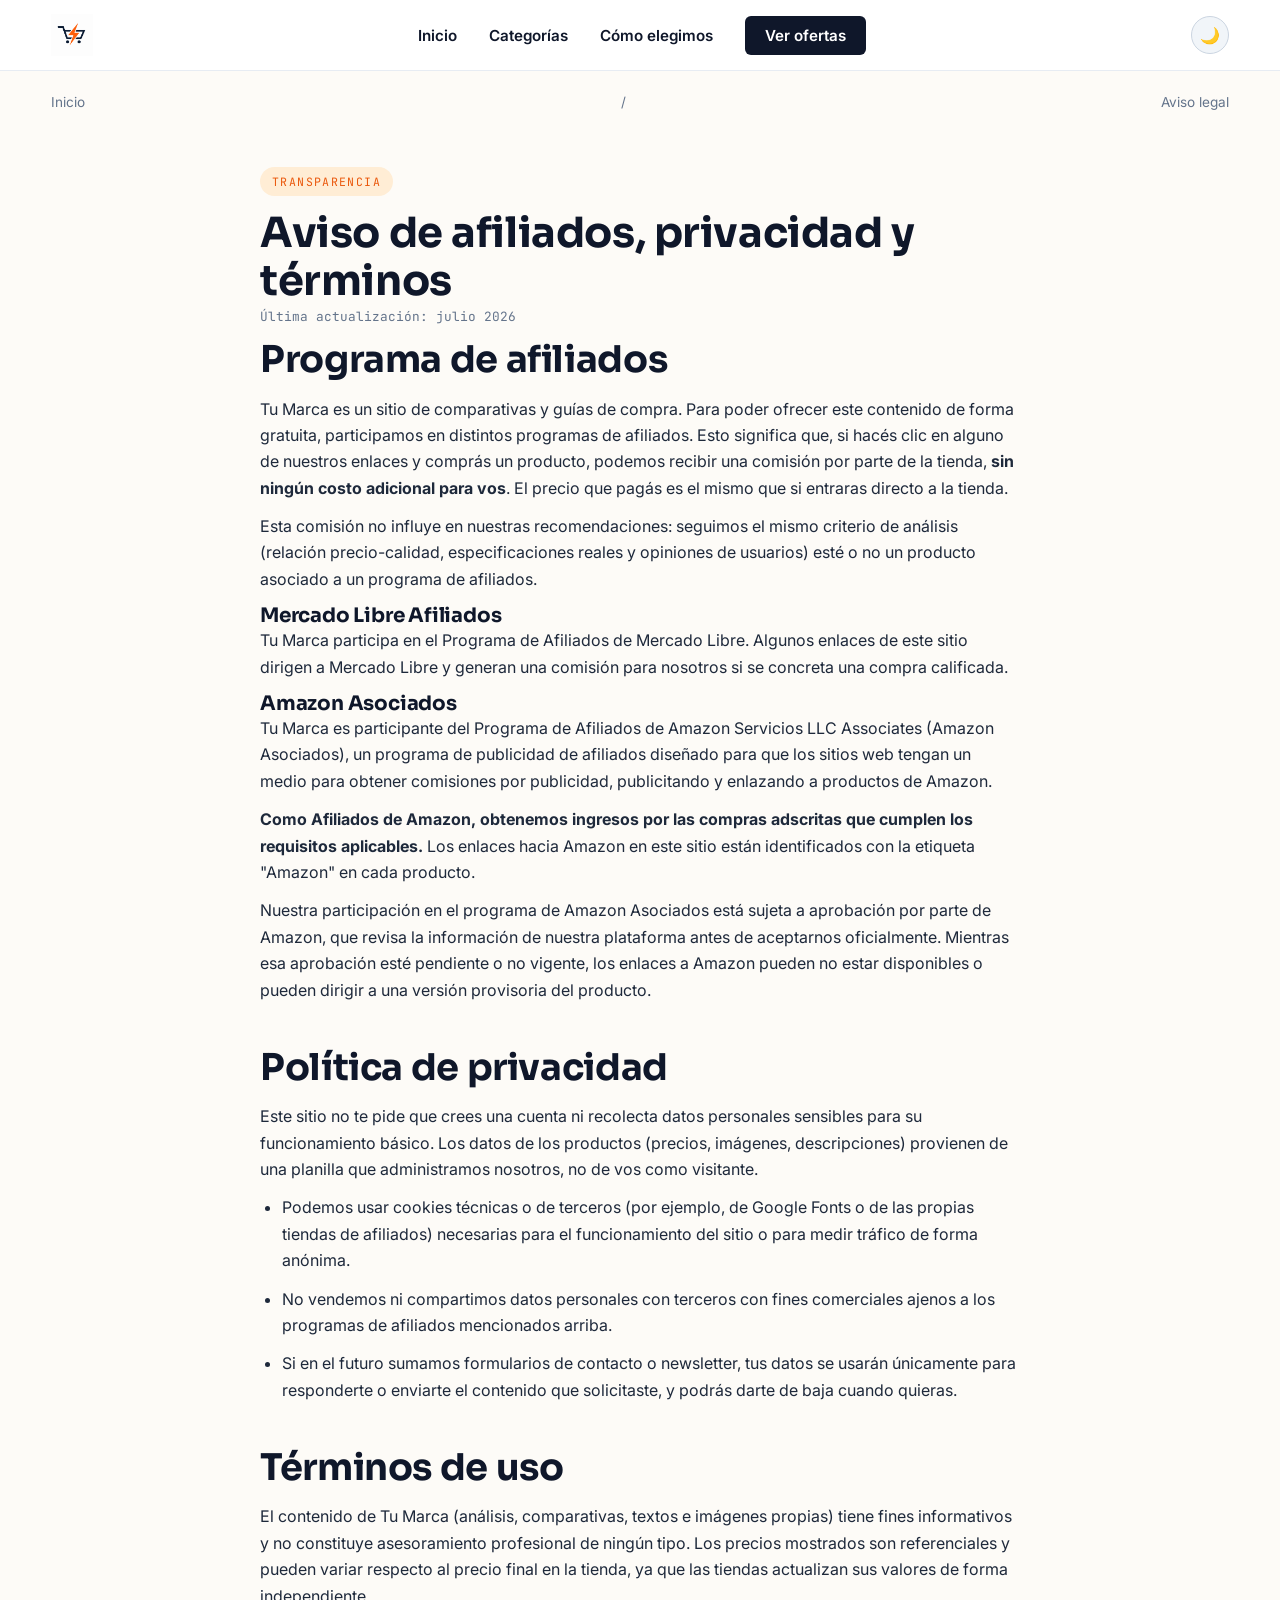
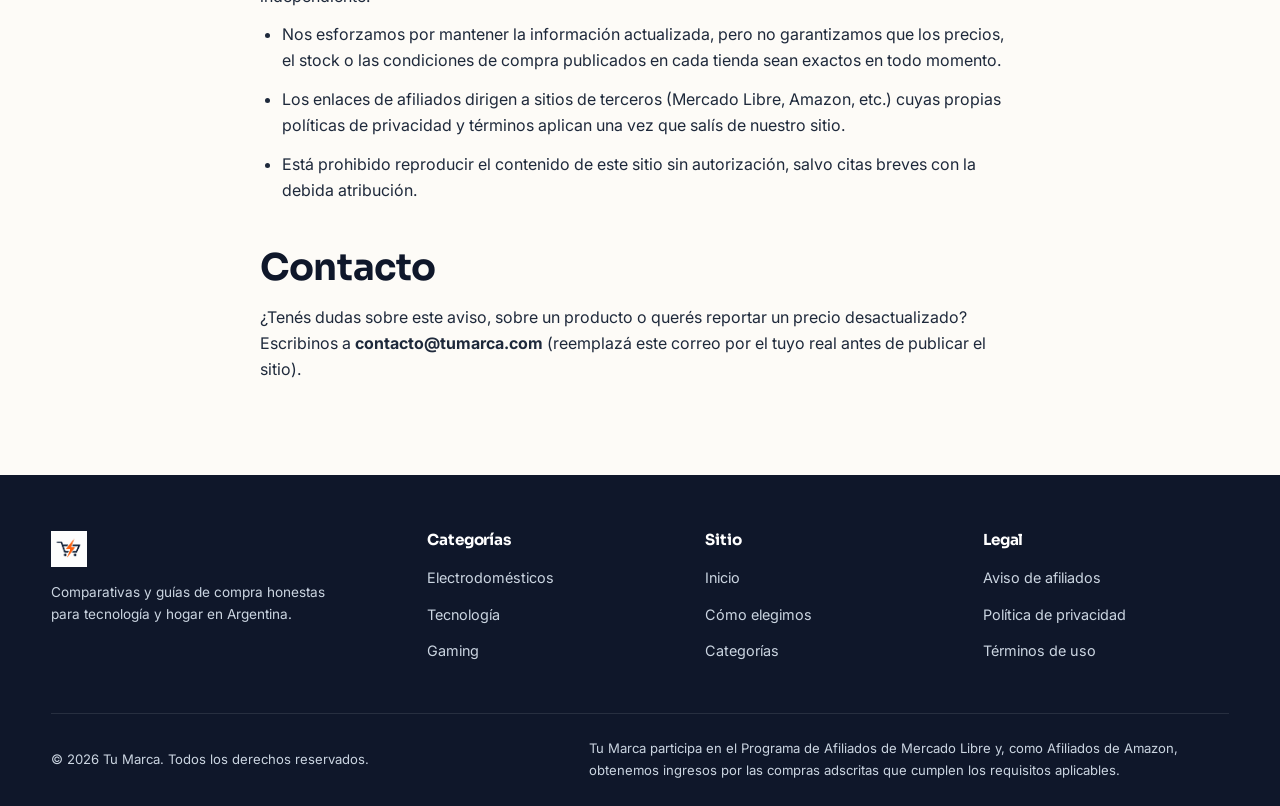
==== aviso-legal.html @ b927470f "Reemplazo de versión anterior con mejoras" ====
<!DOCTYPE html>
<html lang="es">
<head>
    <meta charset="UTF-8">
    <meta name="viewport" content="width=device-width, initial-scale=1.0">

    <title>Aviso de Afiliados, Privacidad y Términos | Tu Marca</title>
    <meta name="description" content="Información sobre los programas de afiliados de Tu Marca (Mercado Libre y Amazon), política de privacidad y términos de uso del sitio.">

    <link rel="icon" href="img/logo.png" type="image/png">
    <link rel="stylesheet" href="css/estilos.css">

    <link rel="preconnect" href="https://fonts.googleapis.com">
    <link rel="preconnect" href="https://fonts.gstatic.com" crossorigin>
    <link href="https://fonts.googleapis.com/css2?family=Sora:wght@600;700;800&family=Inter:wght@400;500;600;700&family=JetBrains+Mono:wght@500;700&display=swap" rel="stylesheet">

    <style>
        .legal-contenido {
            max-width: 760px;
            margin: 0 auto;
            padding: 40px 0 80px;
        }
        .legal-contenido h2 {
            margin-top: 44px;
            margin-bottom: 14px;
            scroll-margin-top: 100px;
        }
        .legal-contenido h2:first-of-type {
            margin-top: 0;
        }
        .legal-contenido p,
        .legal-contenido li {
            color: var(--navy-soft);
            margin-bottom: 12px;
        }
        .legal-contenido ul {
            list-style: disc;
            padding-left: 22px;
        }
        .legal-contenido .fecha {
            font-family: var(--font-mono);
            font-size: 0.8rem;
            color: var(--text-muted);
        }
        body.dark-mode .legal-contenido p,
        body.dark-mode .legal-contenido li {
            color: var(--slate-300);
        }
    </style>
</head>
<body>

    <header>
        <div class="container">
            <nav>
                <div class="logo">
                    <a href="index.html" aria-label="Tu Marca — Inicio">
                        <img src="img/logo.png" alt="Tu Marca">
                    </a>
                </div>

                <ul class="nav-links" id="navLinks">
                    <li><a href="index.html">Inicio</a></li>
                    <li><a href="productos.html">Categorías</a></li>
                    <li><a href="index.html#metodologia">Cómo elegimos</a></li>
                    <li><a href="productos.html" class="nav-cta">Ver ofertas</a></li>
                </ul>

                <div style="display:flex; align-items:center; gap:12px;">
                    <button class="dark-toggle" id="darkToggle" aria-label="Cambiar modo oscuro" title="Modo oscuro">🌙</button>
                    <button class="menu-toggle" id="menuToggle" aria-label="Abrir menú" aria-expanded="false">
                        <span></span><span></span><span></span>
                    </button>
                </div>
            </nav>
        </div>
    </header>

    <main class="container">
        <nav class="breadcrumb" aria-label="Ruta de navegación">
            <a href="index.html">Inicio</a> <span>/</span>
            <span>Aviso legal</span>
        </nav>

        <div class="legal-contenido">
            <span class="eyebrow">Transparencia</span>
            <h1 style="font-size: clamp(1.8rem, 4vw, 2.6rem);">Aviso de afiliados, privacidad y términos</h1>
            <p class="fecha">Última actualización: julio 2026</p>

            <h2 id="afiliados">Programa de afiliados</h2>
            <p>Tu Marca es un sitio de comparativas y guías de compra. Para poder ofrecer este contenido de forma gratuita, participamos en distintos programas de afiliados. Esto significa que, si hacés clic en alguno de nuestros enlaces y comprás un producto, podemos recibir una comisión por parte de la tienda, <strong>sin ningún costo adicional para vos</strong>. El precio que pagás es el mismo que si entraras directo a la tienda.</p>

            <p>Esta comisión no influye en nuestras recomendaciones: seguimos el mismo criterio de análisis (relación precio-calidad, especificaciones reales y opiniones de usuarios) esté o no un producto asociado a un programa de afiliados.</p>

            <h3>Mercado Libre Afiliados</h3>
            <p>Tu Marca participa en el Programa de Afiliados de Mercado Libre. Algunos enlaces de este sitio dirigen a Mercado Libre y generan una comisión para nosotros si se concreta una compra calificada.</p>

            <h3>Amazon Asociados</h3>
            <p>Tu Marca es participante del Programa de Afiliados de Amazon Servicios LLC Associates (Amazon Asociados), un programa de publicidad de afiliados diseñado para que los sitios web tengan un medio para obtener comisiones por publicidad, publicitando y enlazando a productos de Amazon.</p>
            <p><strong>Como Afiliados de Amazon, obtenemos ingresos por las compras adscritas que cumplen los requisitos aplicables.</strong> Los enlaces hacia Amazon en este sitio están identificados con la etiqueta "Amazon" en cada producto.</p>
            <p>Nuestra participación en el programa de Amazon Asociados está sujeta a aprobación por parte de Amazon, que revisa la información de nuestra plataforma antes de aceptarnos oficialmente. Mientras esa aprobación esté pendiente o no vigente, los enlaces a Amazon pueden no estar disponibles o pueden dirigir a una versión provisoria del producto.</p>

            <h2 id="privacidad">Política de privacidad</h2>
            <p>Este sitio no te pide que crees una cuenta ni recolecta datos personales sensibles para su funcionamiento básico. Los datos de los productos (precios, imágenes, descripciones) provienen de una planilla que administramos nosotros, no de vos como visitante.</p>
            <ul>
                <li>Podemos usar cookies técnicas o de terceros (por ejemplo, de Google Fonts o de las propias tiendas de afiliados) necesarias para el funcionamiento del sitio o para medir tráfico de forma anónima.</li>
                <li>No vendemos ni compartimos datos personales con terceros con fines comerciales ajenos a los programas de afiliados mencionados arriba.</li>
                <li>Si en el futuro sumamos formularios de contacto o newsletter, tus datos se usarán únicamente para responderte o enviarte el contenido que solicitaste, y podrás darte de baja cuando quieras.</li>
            </ul>

            <h2 id="terminos">Términos de uso</h2>
            <p>El contenido de Tu Marca (análisis, comparativas, textos e imágenes propias) tiene fines informativos y no constituye asesoramiento profesional de ningún tipo. Los precios mostrados son referenciales y pueden variar respecto al precio final en la tienda, ya que las tiendas actualizan sus valores de forma independiente.</p>
            <ul>
                <li>Nos esforzamos por mantener la información actualizada, pero no garantizamos que los precios, el stock o las condiciones de compra publicados en cada tienda sean exactos en todo momento.</li>
                <li>Los enlaces de afiliados dirigen a sitios de terceros (Mercado Libre, Amazon, etc.) cuyas propias políticas de privacidad y términos aplican una vez que salís de nuestro sitio.</li>
                <li>Está prohibido reproducir el contenido de este sitio sin autorización, salvo citas breves con la debida atribución.</li>
            </ul>

            <h2 id="contacto">Contacto</h2>
            <p>¿Tenés dudas sobre este aviso, sobre un producto o querés reportar un precio desactualizado? Escribinos a <strong>contacto@tumarca.com</strong> (reemplazá este correo por el tuyo real antes de publicar el sitio).</p>
        </div>
    </main>

    <footer>
        <div class="container">
            <div class="footer-grid">
                <div class="footer-col footer-brand">
                    <img src="img/logo.png" alt="Tu Marca">
                    <p>Comparativas y guías de compra honestas para tecnología y hogar en Argentina.</p>
                </div>
                <div class="footer-col">
                    <h4>Categorías</h4>
                    <ul>
                        <li><a href="productos.html?cat=Electrodomésticos">Electrodomésticos</a></li>
                        <li><a href="productos.html?cat=Tecnología">Tecnología</a></li>
                        <li><a href="productos.html?cat=Gaming">Gaming</a></li>
                    </ul>
                </div>
                <div class="footer-col">
                    <h4>Sitio</h4>
                    <ul>
                        <li><a href="index.html">Inicio</a></li>
                        <li><a href="index.html#metodologia">Cómo elegimos</a></li>
                        <li><a href="productos.html">Categorías</a></li>
                    </ul>
                </div>
                <div class="footer-col">
                    <h4>Legal</h4>
                    <ul>
                        <li><a href="aviso-legal.html">Aviso de afiliados</a></li>
                        <li><a href="aviso-legal.html#privacidad">Política de privacidad</a></li>
                        <li><a href="aviso-legal.html#terminos">Términos de uso</a></li>
                    </ul>
                </div>
            </div>

            <div class="footer-legal">
                <span>© 2026 Tu Marca. Todos los derechos reservados.</span>
                <span class="aviso-afiliados">Tu Marca participa en el Programa de Afiliados de Mercado Libre y, como Afiliados de Amazon, obtenemos ingresos por las compras adscritas que cumplen los requisitos aplicables.</span>
            </div>
        </div>
    </footer>

    <script src="js/main.js"></script>
</body>
</html>
---- css/estilos.css ----
/* ==========================================================================
   TU MARCA — Hoja de estilos principal
   Identidad: comparador de tecnología y electrodomésticos, rápido y confiable.
   ========================================================================== */

/* ---- 1. Tokens de diseño ---- */
:root {
    /* Color */
    --navy: #0F172A;
    --navy-soft: #1E293B;
    --navy-50: rgba(15, 23, 42, 0.06);
    --orange: #F97316;
    --orange-dark: #EA580C;
    --orange-light: #FFEDD5;
    --cream: #FDFBF7;
    --slate-100: #F1F5F9;
    --slate-200: #E7ECF3;
    --slate-300: #CBD5E1;
    --text-muted: #64748B;
    --green: #16A34A;
    --green-light: #DCFCE7;
    --white: #FFFFFF;

    /* Tipografía */
    --font-display: 'Sora', sans-serif;
    --font-body: 'Inter', sans-serif;
    --font-mono: 'JetBrains Mono', monospace;

    /* Espaciado / forma */
    --radius-sm: 6px;
    --radius-md: 12px;
    --radius-lg: 20px;
    --sombra: 0 8px 24px rgba(15, 23, 42, 0.08);
    --sombra-hover: 0 16px 32px rgba(15, 23, 42, 0.14);
    --transicion: all 0.25s ease;
    --contenedor-max: 1180px;
}

/* ---- 2. Reset ---- */
* {
    margin: 0;
    padding: 0;
    box-sizing: border-box;
}

html {
    scroll-behavior: smooth;
}

body {
    font-family: var(--font-body);
    background-color: var(--cream);
    color: var(--navy);
    line-height: 1.65;
    min-height: 100vh;
    -webkit-font-smoothing: antialiased;
}

img {
    max-width: 100%;
    display: block;
}

a {
    text-decoration: none;
    color: var(--navy);
    transition: var(--transicion);
}

ul {
    list-style: none;
}

h1, h2, h3, h4 {
    font-family: var(--font-display);
    color: var(--navy);
    line-height: 1.15;
    font-weight: 700;
    letter-spacing: -0.01em;
}

h1 { font-size: clamp(2.2rem, 5vw, 3.4rem); }
h2 { font-size: clamp(1.6rem, 3.4vw, 2.3rem); }
h3 { font-size: 1.25rem; }

p { color: var(--navy-soft); }

.eyebrow {
    display: inline-flex;
    align-items: center;
    gap: 6px;
    font-family: var(--font-mono);
    font-size: 0.72rem;
    text-transform: uppercase;
    letter-spacing: 0.12em;
    color: var(--orange-dark);
    background: var(--orange-light);
    padding: 5px 12px;
    border-radius: 999px;
    margin-bottom: 14px;
}

.container {
    width: 92%;
    max-width: var(--contenedor-max);
    margin: 0 auto;
}

section {
    padding: 72px 0;
}

/* ---- 3. Botones ---- */
.btn {
    display: inline-flex;
    align-items: center;
    justify-content: center;
    gap: 8px;
    font-family: var(--font-body);
    font-weight: 700;
    font-size: 0.95rem;
    padding: 14px 28px;
    border-radius: var(--radius-sm);
    border: none;
    cursor: pointer;
    transition: var(--transicion);
}

.btn-primario {
    background: var(--orange);
    color: var(--white);
    box-shadow: 0 6px 18px rgba(249, 115, 22, 0.35);
}

.btn-primario:hover {
    background: var(--orange-dark);
    transform: translateY(-2px);
    box-shadow: 0 10px 24px rgba(249, 115, 22, 0.4);
}

.btn-secundario {
    background: transparent;
    color: var(--navy);
    border: 2px solid var(--navy);
}

.btn-secundario:hover {
    background: var(--navy);
    color: var(--white);
}

.btn-afiliado {
    background: var(--orange);
    color: var(--white);
    padding: 16px 32px;
    border-radius: var(--radius-sm);
    font-weight: 700;
    font-size: 1.05rem;
    box-shadow: 0 8px 20px rgba(249, 115, 22, 0.35);
    display: inline-flex;
    align-items: center;
    gap: 10px;
}

.btn-afiliado:hover {
    background: var(--orange-dark);
    transform: scale(1.03);
    color: var(--white);
}

.btn-afiliado:focus-visible,
.btn:focus-visible,
a:focus-visible,
button:focus-visible {
    outline: 3px solid var(--orange);
    outline-offset: 3px;
}

/* ---- 4. Header ---- */
header {
    background-color: var(--white);
    padding: 0;
    border-bottom: 1px solid var(--slate-200);
    position: sticky;
    top: 0;
    z-index: 100;
}

nav {
    display: flex;
    align-items: center;
    justify-content: space-between;
    padding: 14px 0;
    position: relative;
}

.logo img {
    height: 42px;
    width: auto;
}

.nav-links {
    display: flex;
    align-items: center;
    gap: 32px;
}

.nav-links a {
    font-weight: 600;
    font-size: 0.95rem;
    position: relative;
}

.nav-links a:hover {
    color: var(--orange);
}

.nav-cta {
    background: var(--navy);
    color: var(--white) !important;
    padding: 10px 20px;
    border-radius: var(--radius-sm);
    font-weight: 700;
}

.nav-cta:hover {
    background: var(--orange);
}

.menu-toggle {
    display: none;
    flex-direction: column;
    gap: 5px;
    background: none;
    border: none;
    cursor: pointer;
    padding: 6px;
}

.menu-toggle span {
    width: 24px;
    height: 2px;
    background: var(--navy);
    border-radius: 2px;
    transition: var(--transicion);
}

/* ---- 5. Breadcrumbs ---- */
.breadcrumb {
    font-size: 0.85rem;
    color: var(--text-muted);
    padding-top: 20px;
    display: flex;
    gap: 8px;
    align-items: center;
}

.breadcrumb a {
    color: var(--text-muted);
}

.breadcrumb a:hover {
    color: var(--orange);
}

/* ---- 6. Hero ---- */
#hero {
    padding: 56px 0 72px;
}

.hero-grid {
    display: grid;
    grid-template-columns: 1.1fr 0.9fr;
    gap: 48px;
    align-items: center;
}

#hero p.lead {
    font-size: 1.15rem;
    color: var(--text-muted);
    max-width: 480px;
    margin: 18px 0 28px;
}

.hero-acciones {
    display: flex;
    gap: 16px;
    flex-wrap: wrap;
}

.hero-visual {
    position: relative;
    background: var(--navy);
    border-radius: var(--radius-lg);
    padding: 32px;
    min-height: 320px;
    display: flex;
    align-items: center;
    justify-content: center;
    overflow: hidden;
}

.hero-visual::before {
    content: "";
    position: absolute;
    width: 260px;
    height: 260px;
    background: var(--orange);
    opacity: 0.25;
    border-radius: 50%;
    filter: blur(50px);
    top: -60px;
    right: -60px;
}

.medidor-demo {
    background: var(--navy-soft);
    border: 1px solid rgba(255,255,255,0.08);
    border-radius: var(--radius-md);
    padding: 24px;
    width: 100%;
    max-width: 320px;
    position: relative;
    z-index: 1;
}

.medidor-demo .marca {
    font-family: var(--font-mono);
    font-size: 0.7rem;
    color: var(--slate-300);
    text-transform: uppercase;
    letter-spacing: 0.1em;
    margin-bottom: 10px;
}

.medidor-demo h4 {
    color: var(--white);
    font-size: 1.05rem;
    margin-bottom: 14px;
}

/* Medidor de energía (rating con rayos) — elemento distintivo de marca */
.medidor-energia {
    display: flex;
    gap: 5px;
    margin-bottom: 6px;
}

.medidor-energia .rayo {
    width: 22px;
    height: 22px;
    flex-shrink: 0;
}

.medidor-energia .rayo path {
    fill: rgba(255,255,255,0.15);
}

.medidor-energia .rayo.activo path {
    fill: var(--orange);
}

.medidor-energia.oscuro .rayo path {
    fill: var(--slate-200);
}

.medidor-energia.oscuro .rayo.activo path {
    fill: var(--orange);
}

.medidor-label {
    font-family: var(--font-mono);
    font-size: 0.75rem;
    color: var(--slate-300);
}

/* ---- 7. Barra de confianza ---- */
.confianza {
    background: var(--navy);
    padding: 28px 0;
}

.confianza-grid {
    display: grid;
    grid-template-columns: repeat(3, 1fr);
    gap: 24px;
    text-align: center;
}

.confianza-item {
    color: var(--white);
    font-size: 0.9rem;
    font-weight: 600;
    display: flex;
    flex-direction: column;
    align-items: center;
    gap: 8px;
}

.confianza-item .icono {
    color: var(--orange);
}

/* ---- 8. Categorías / Cards ---- */
.section-head {
    max-width: 640px;
    margin-bottom: 40px;
}

.section-head p {
    color: var(--text-muted);
    font-size: 1.05rem;
    margin-top: 10px;
}

.grid-categorias {
    display: grid;
    grid-template-columns: repeat(auto-fit, minmax(260px, 1fr));
    gap: 24px;
}

.card {
    background: var(--white);
    padding: 28px;
    border-radius: var(--radius-md);
    border: 1px solid var(--slate-200);
    transition: var(--transicion);
}

.card:hover {
    transform: translateY(-6px);
    box-shadow: var(--sombra-hover);
    border-color: var(--orange);
}

.card .icono-card {
    width: 44px;
    height: 44px;
    background: var(--orange-light);
    border-radius: var(--radius-sm);
    display: flex;
    align-items: center;
    justify-content: center;
    margin-bottom: 16px;
    color: var(--orange-dark);
}

.card h3 {
    margin-bottom: 8px;
}

.card p {
    color: var(--text-muted);
    font-size: 0.95rem;
    margin-bottom: 14px;
}

.card .card-link {
    font-weight: 700;
    font-size: 0.9rem;
    color: var(--orange-dark);
}

/* ---- 9. Metodología (proceso real de 3 pasos) ---- */
.metodologia {
    background: var(--slate-100);
}

.metodologia-grid {
    display: grid;
    grid-template-columns: repeat(3, 1fr);
    gap: 32px;
}

.paso {
    position: relative;
    padding-left: 0;
}

.paso .paso-num {
    font-family: var(--font-mono);
    color: var(--orange);
    font-size: 0.85rem;
    font-weight: 700;
    margin-bottom: 10px;
    display: block;
}

.paso h3 {
    margin-bottom: 10px;
}

.paso p {
    color: var(--text-muted);
    font-size: 0.95rem;
}

/* ---- 10. Producto destacado ---- */
.destacado {
    display: grid;
    grid-template-columns: 0.9fr 1.1fr;
    gap: 40px;
    background: var(--white);
    border: 1px solid var(--slate-200);
    border-radius: var(--radius-lg);
    padding: 40px;
    align-items: center;
}

.destacado-imagen {
    background: var(--slate-100);
    border-radius: var(--radius-md);
    aspect-ratio: 4/3;
    display: flex;
    align-items: center;
    justify-content: center;
    color: var(--slate-300);
    overflow: hidden;
}

.destacado-tag {
    display: inline-block;
    background: var(--green-light);
    color: var(--green);
    font-family: var(--font-mono);
    font-size: 0.72rem;
    text-transform: uppercase;
    letter-spacing: 0.08em;
    padding: 4px 10px;
    border-radius: 999px;
    margin-bottom: 12px;
}

.destacado-precio {
    display: flex;
    align-items: baseline;
    gap: 10px;
    margin: 18px 0 22px;
}

.precio-actual {
    font-family: var(--font-mono);
    font-size: 1.8rem;
    font-weight: 700;
    color: var(--navy);
}

.precio-anterior {
    font-family: var(--font-mono);
    font-size: 1.1rem;
    color: var(--text-muted);
    text-decoration: line-through;
}

/* ---- 11. Newsletter / disclaimer ---- */
.disclaimer-box {
    background: var(--navy);
    border-radius: var(--radius-lg);
    padding: 48px;
    text-align: center;
    color: var(--white);
}

.disclaimer-box h2 {
    color: var(--white);
    margin-bottom: 12px;
}

.disclaimer-box p {
    color: var(--slate-300);
    max-width: 560px;
    margin: 0 auto 24px;
}

/* ---- 12. Footer ---- */
footer {
    background: var(--navy);
    color: var(--slate-300);
    margin-top: auto;
    padding-top: 56px;
}

.footer-grid {
    display: grid;
    grid-template-columns: 1.4fr 1fr 1fr 1fr;
    gap: 32px;
    padding-bottom: 40px;
    border-bottom: 1px solid rgba(255,255,255,0.1);
}

.footer-col h4 {
    color: var(--white);
    font-size: 0.95rem;
    margin-bottom: 16px;
}

.footer-col ul li {
    margin-bottom: 10px;
}

.footer-col a {
    color: var(--slate-300);
    font-size: 0.9rem;
}

.footer-col a:hover {
    color: var(--orange);
}

.footer-brand img {
    height: 36px;
    margin-bottom: 14px;
}

.footer-brand p {
    color: var(--slate-300);
    font-size: 0.85rem;
    max-width: 280px;
}

.footer-legal {
    display: flex;
    justify-content: space-between;
    align-items: center;
    padding: 24px 0;
    font-size: 0.82rem;
    flex-wrap: wrap;
    gap: 12px;
}

.footer-legal .aviso-afiliados {
    color: var(--slate-300);
    max-width: 640px;
}

/* ---- 13. Botón volver arriba ---- */
.back-to-top {
    position: fixed;
    bottom: 24px;
    right: 24px;
    width: 46px;
    height: 46px;
    border-radius: 50%;
    background: var(--navy);
    color: var(--white);
    border: none;
    font-size: 1.1rem;
    cursor: pointer;
    display: none;
    align-items: center;
    justify-content: center;
    box-shadow: var(--sombra);
    z-index: 90;
    transition: var(--transicion);
}

.back-to-top:hover {
    background: var(--orange);
}

/* ---- 13b. Etiqueta de tienda (Amazon / Mercado Libre) ---- */
.tienda-tag {
    display: inline-flex;
    align-items: center;
    gap: 4px;
    font-family: var(--font-mono);
    font-size: 0.68rem;
    text-transform: uppercase;
    letter-spacing: 0.06em;
    padding: 4px 9px;
    border-radius: 999px;
    background: var(--slate-100);
    color: var(--text-muted);
}

.tienda-tag--amazon {
    background: #FFF3D6;
    color: #8A5A00;
}

.tienda-tag--mercado-libre {
    background: #FFF3C4;
    color: #7A5B00;
}

/* ---- 14. Modo oscuro ---- */
body.dark-mode {
    background-color: var(--navy);
    color: var(--slate-100);
}

body.dark-mode header,
body.dark-mode .card,
body.dark-mode .destacado,
body.dark-mode .card-precio,
body.dark-mode .veredicto,
body.dark-mode .btn-filtro,
body.dark-mode .catalogo-buscador {
    background-color: var(--navy-soft);
    border-color: rgba(255,255,255,0.08);
}

body.dark-mode h1,
body.dark-mode h2,
body.dark-mode h3,
body.dark-mode h4,
body.dark-mode .logo a,
body.dark-mode .precio-actual,
body.dark-mode .btn-filtro,
body.dark-mode .catalogo-buscador input {
    color: var(--white);
}

body.dark-mode p,
body.dark-mode .nav-links a,
body.dark-mode .veredicto ul li,
body.dark-mode .aviso-mini,
body.dark-mode .catalogo-contador {
    color: var(--slate-300);
}

body.dark-mode .metodologia {
    background-color: var(--navy-soft);
}

body.dark-mode .nav-links a:hover {
    color: var(--orange);
}

body.dark-mode .tabla-specs tr,
body.dark-mode article section,
body.dark-mode .faq-item {
    border-color: rgba(255,255,255,0.08);
}

body.dark-mode .btn-filtro.activo {
    background: var(--orange);
    border-color: var(--orange);
    color: var(--white);
}

body.dark-mode .btn-secundario {
    color: var(--white);
    border-color: var(--white);
}

body.dark-mode .btn-secundario:hover {
    background: var(--white);
    color: var(--navy);
}

body.dark-mode .estado-carga,
body.dark-mode .estado-error {
    color: var(--slate-300);
}

body.dark-mode .estado-error code {
    background: var(--navy-soft);
    color: var(--slate-100);
}

.dark-toggle {
    background: var(--slate-100);
    border: 1px solid var(--slate-300);
    border-radius: 50%;
    width: 38px;
    height: 38px;
    display: flex;
    align-items: center;
    justify-content: center;
    cursor: pointer;
    font-size: 1rem;
}

/* ---- 14b. Estados de carga y error (contenido dinámico) ---- */
.estado-carga {
    color: var(--text-muted);
    font-family: var(--font-mono);
    font-size: 0.9rem;
    text-align: center;
    padding: 32px 0;
    width: 100%;
}

.estado-error {
    color: var(--text-muted);
    text-align: center;
    padding: 32px 0;
    width: 100%;
}

.estado-error code {
    background: var(--slate-100);
    padding: 2px 6px;
    border-radius: 4px;
    font-family: var(--font-mono);
    font-size: 0.85rem;
}

/* ---- 15. Responsive ---- */
@media (max-width: 900px) {
    .hero-grid,
    .destacado,
    .confianza-grid,
    .metodologia-grid {
        grid-template-columns: 1fr;
    }

    .footer-grid {
        grid-template-columns: 1fr 1fr;
    }

    .destacado {
        padding: 28px;
    }
}

@media (max-width: 768px) {
    .menu-toggle {
        display: flex;
    }

    .nav-links {
        position: absolute;
        top: 100%;
        left: 0;
        right: 0;
        background: var(--white);
        flex-direction: column;
        align-items: flex-start;
        gap: 0;
        border-bottom: 1px solid var(--slate-200);
        box-shadow: var(--sombra);
        max-height: 0;
        overflow: hidden;
        transition: max-height 0.3s ease;
    }

    .nav-links.abierto {
        max-height: 320px;
    }

    .nav-links li {
        width: 100%;
        padding: 14px 5%;
        border-top: 1px solid var(--slate-200);
    }

    body.dark-mode .nav-links {
        background: var(--navy-soft);
    }

    body.dark-mode .nav-links li {
        border-color: rgba(255,255,255,0.08);
    }

    section {
        padding: 48px 0;
    }

    .footer-grid {
        grid-template-columns: 1fr;
    }

    .footer-legal {
        flex-direction: column;
        align-items: flex-start;
    }
}

@media (prefers-reduced-motion: reduce) {
    * {
        transition: none !important;
        scroll-behavior: auto !important;
    }
}
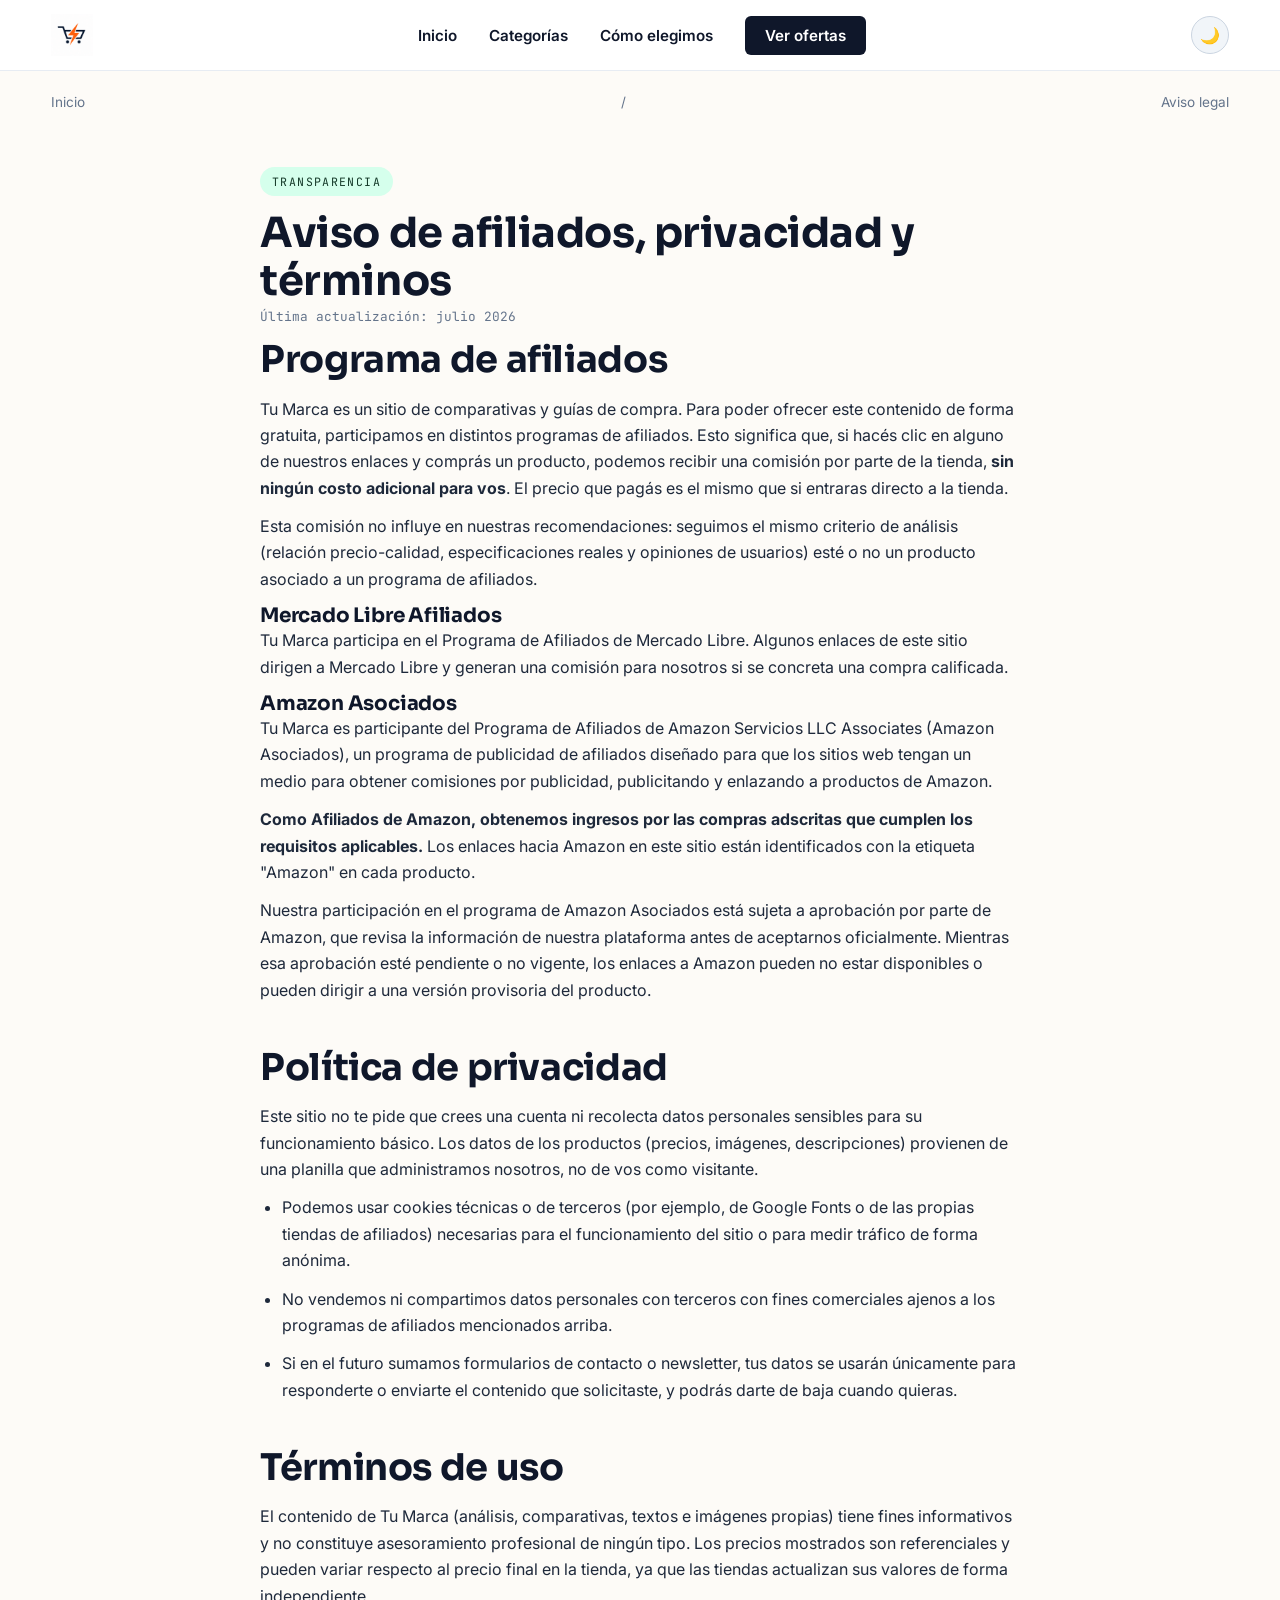
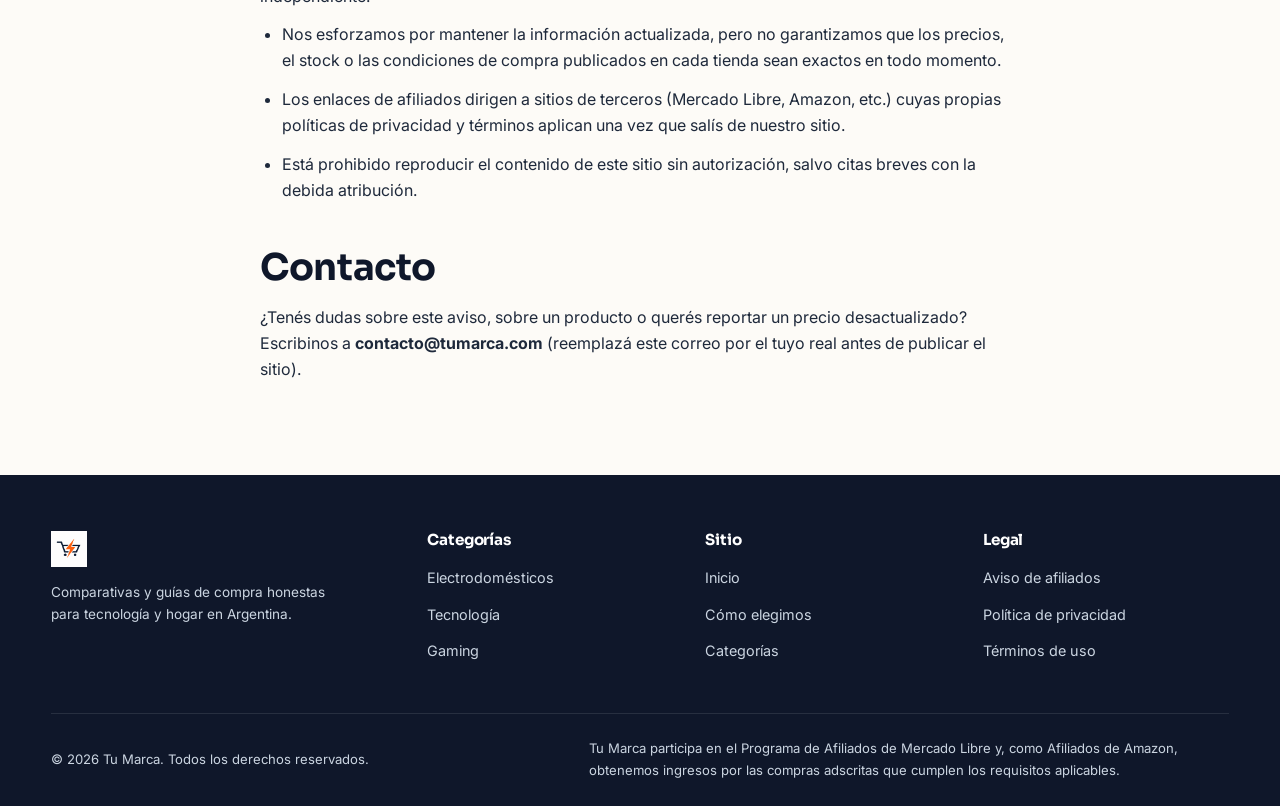
==== commit dd1c9e92: "Mejoras generales: SEO, usabilidad, rendimiento y nueva paleta de colores - Filtro por categoria y b" ====
--- a/aviso-legal.html
+++ b/aviso-legal.html
@@ -6,6 +6,7 @@
 
     <title>Aviso de Afiliados, Privacidad y Términos | Tu Marca</title>
     <meta name="description" content="Información sobre los programas de afiliados de Tu Marca (Mercado Libre y Amazon), política de privacidad y términos de uso del sitio.">
+    <link rel="canonical" href="https://compra-lab.vercel.app/aviso-legal.html">
 
     <link rel="icon" href="img/logo.png" type="image/png">
     <link rel="stylesheet" href="css/estilos.css">
--- a/css/estilos.css
+++ b/css/estilos.css
@@ -9,16 +9,27 @@
     --navy: #0F172A;
     --navy-soft: #1E293B;
     --navy-50: rgba(15, 23, 42, 0.06);
-    --orange: #F97316;
-    --orange-dark: #EA580C;
-    --orange-light: #FFEDD5;
+    /* Acento primario (antes naranja) — botones, links, rating, hovers.
+       Se mantiene el nombre de variable "--orange" para no romper las ~17
+       referencias que ya existen en este archivo; el valor es verde. */
+    --orange: #1B4A35;
+    --orange-dark: #153A29;
+    --orange-light: #D5FFEC;
+    /* Variante clara del acento, SOLO para texto/iconos que caen sobre fondos
+       oscuros permanentes (footer, barra de confianza, panel del héroe) o
+       sobre el fondo navy del modo oscuro. El verde oscuro de arriba no se lee
+       bien ahí (contraste insuficiente); este emerald sí. */
+    --orange-bright: #34B279;
     --cream: #FDFBF7;
     --slate-100: #F1F5F9;
     --slate-200: #E7ECF3;
     --slate-300: #CBD5E1;
     --text-muted: #64748B;
-    --green: #16A34A;
-    --green-light: #DCFCE7;
+    /* Acento secundario (antes verde) — solo se usa en destacado-tag.
+       Mismo criterio: se mantiene el nombre "--green", el valor es terracota
+       (5% más oscuro que el muestreado, para cumplir contraste WCAG AA). */
+    --green: #A25334;
+    --green-light: #FFE8D5;
     --white: #FFFFFF;
 
     /* Tipografía */
@@ -129,13 +140,13 @@
 .btn-primario {
     background: var(--orange);
     color: var(--white);
-    box-shadow: 0 6px 18px rgba(249, 115, 22, 0.35);
+    box-shadow: 0 6px 18px rgba(27, 74, 53, 0.35);
 }
 
 .btn-primario:hover {
     background: var(--orange-dark);
     transform: translateY(-2px);
-    box-shadow: 0 10px 24px rgba(249, 115, 22, 0.4);
+    box-shadow: 0 10px 24px rgba(27, 74, 53, 0.4);
 }
 
 .btn-secundario {
@@ -156,7 +167,7 @@
     border-radius: var(--radius-sm);
     font-weight: 700;
     font-size: 1.05rem;
-    box-shadow: 0 8px 20px rgba(249, 115, 22, 0.35);
+    box-shadow: 0 8px 20px rgba(27, 74, 53, 0.35);
     display: inline-flex;
     align-items: center;
     gap: 10px;
@@ -174,6 +185,15 @@
 button:focus-visible {
     outline: 3px solid var(--orange);
     outline-offset: 3px;
+}
+
+/* El foco por teclado dentro de zonas siempre oscuras (footer, barra de
+   confianza, panel del héroe) necesita el verde claro para seguir siendo
+   visible — el verde oscuro se pierde contra su propio fondo navy. */
+footer :focus-visible,
+.confianza :focus-visible,
+.hero-visual :focus-visible {
+    outline-color: var(--orange-bright);
 }
 
 /* ---- 4. Header ---- */
@@ -365,7 +385,7 @@
 }
 
 .medidor-energia.oscuro .rayo.activo path {
-    fill: var(--orange);
+    fill: var(--orange-bright);
 }
 
 .medidor-label {
@@ -398,7 +418,7 @@
 }
 
 .confianza-item .icono {
-    color: var(--orange);
+    color: var(--orange-bright);
 }
 
 /* ---- 8. Categorías / Cards ---- */
@@ -604,7 +624,7 @@
 }
 
 .footer-col a:hover {
-    color: var(--orange);
+    color: var(--orange-bright);
 }
 
 .footer-brand img {
@@ -683,6 +703,51 @@
     color: #7A5B00;
 }
 
+/* ---- 13c. Skeleton de carga (placeholders mientras llega la planilla) ---- */
+.skeleton {
+    background: linear-gradient(90deg, var(--slate-100) 25%, var(--slate-200) 50%, var(--slate-100) 75%);
+    background-size: 200% 100%;
+    animation: skeleton-shimmer 1.4s ease-in-out infinite;
+    border-radius: var(--radius-sm);
+}
+
+.skeleton-card {
+    height: 360px;
+}
+
+.skeleton-linea {
+    border-radius: 4px;
+}
+
+@keyframes skeleton-shimmer {
+    0% { background-position: 200% 0; }
+    100% { background-position: -200% 0; }
+}
+
+body.dark-mode .skeleton {
+    background: linear-gradient(90deg, var(--navy-soft) 25%, rgba(255,255,255,0.08) 50%, var(--navy-soft) 75%);
+    background-size: 200% 100%;
+}
+
+/* ---- 13d. Badge "Precio verificado" ---- */
+.badge-verificado {
+    display: inline-flex;
+    align-items: center;
+    gap: 5px;
+    font-family: var(--font-mono);
+    font-size: 0.7rem;
+    color: #1a7f4b;
+    background: #E8F7EF;
+    padding: 4px 9px;
+    border-radius: 999px;
+    margin-top: 8px;
+}
+
+body.dark-mode .badge-verificado {
+    background: rgba(26, 127, 75, 0.18);
+    color: #6fe3a8;
+}
+
 /* ---- 14. Modo oscuro ---- */
 body.dark-mode {
     background-color: var(--navy);
@@ -723,8 +788,16 @@
     background-color: var(--navy-soft);
 }
 
-body.dark-mode .nav-links a:hover {
-    color: var(--orange);
+body.dark-mode .nav-links a:hover,
+body.dark-mode .breadcrumb a:hover,
+body.dark-mode .paso .paso-num {
+    color: var(--orange-bright);
+}
+
+body.dark-mode .card:hover,
+body.dark-mode .btn-filtro:hover,
+body.dark-mode .catalogo-buscador:focus-within {
+    border-color: var(--orange-bright);
 }
 
 body.dark-mode .tabla-specs tr,
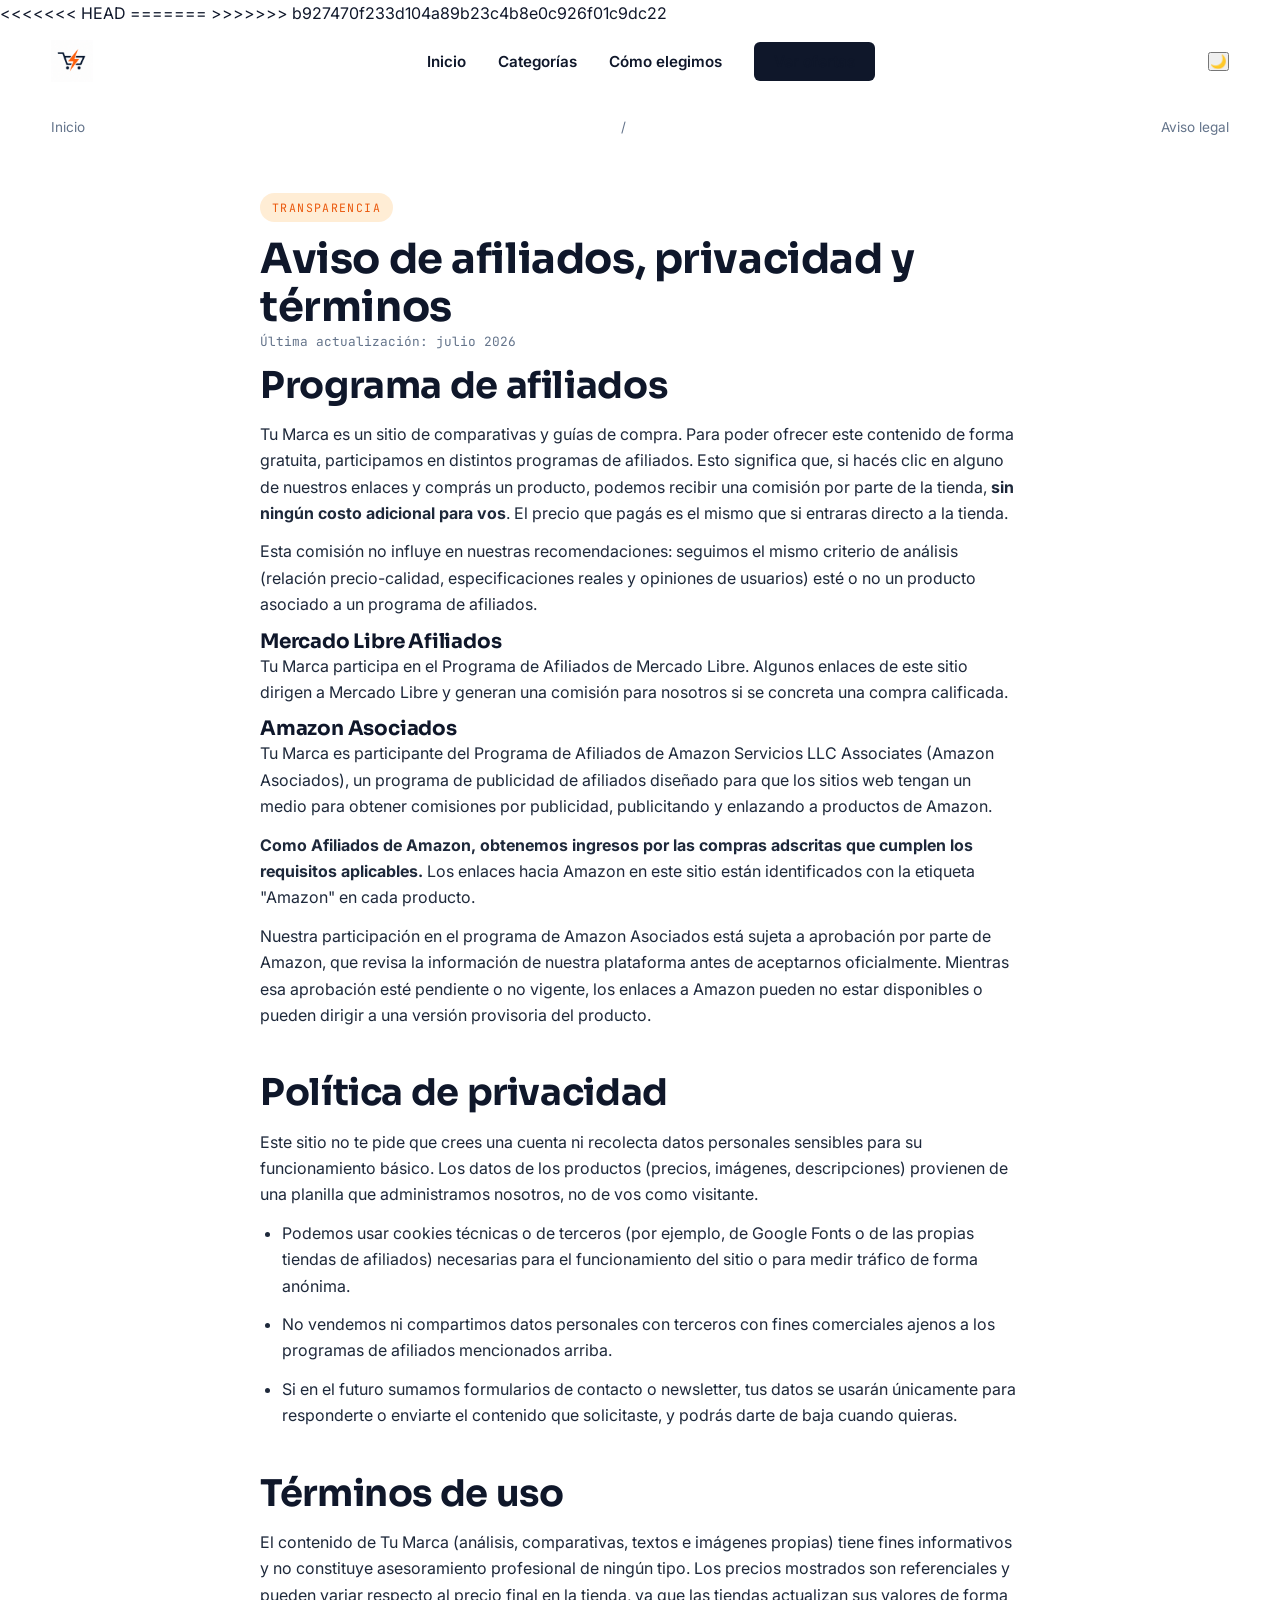
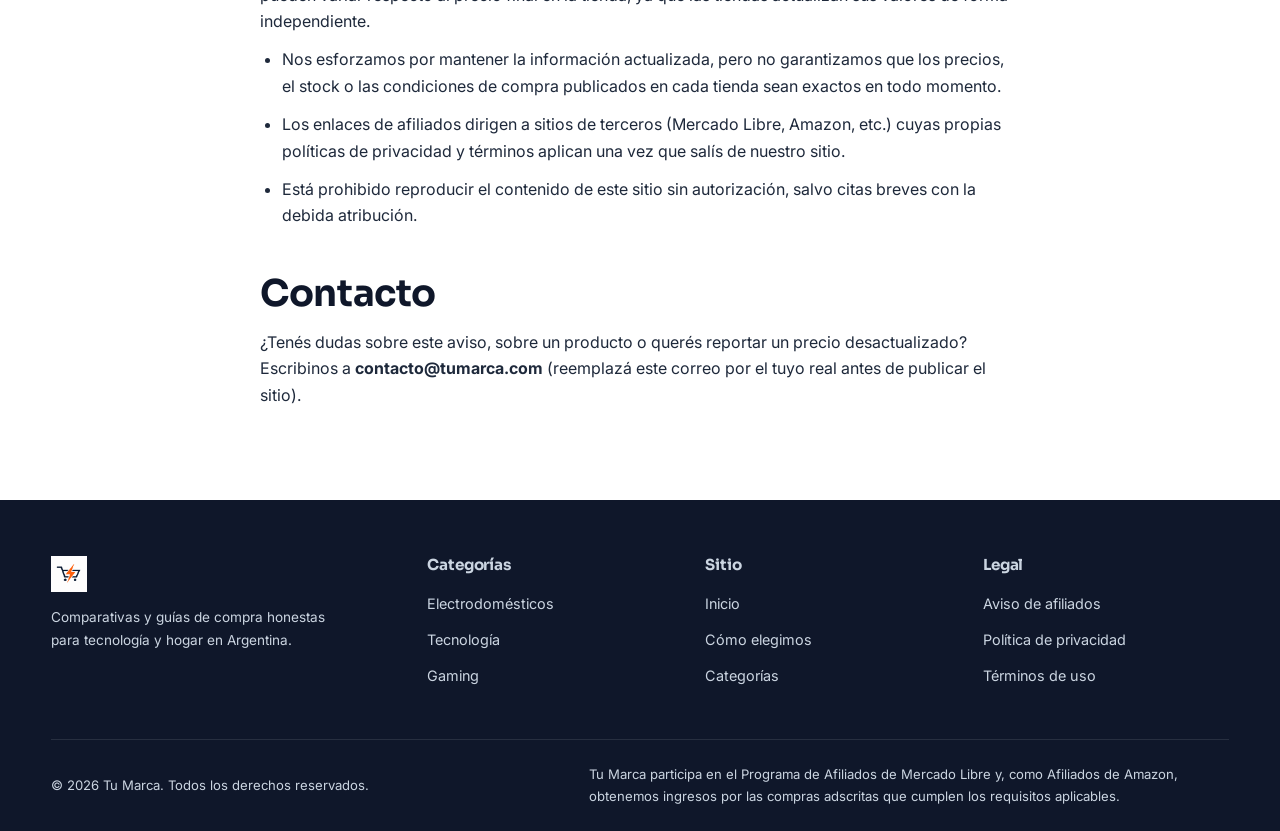
==== commit 2041e4e0: "Mejoras generales: SEO, usabilidad, rendimiento y nueva paleta de colores - Filtro por categoria y b" ====
--- a/aviso-legal.html
+++ b/aviso-legal.html
@@ -6,7 +6,10 @@
 
     <title>Aviso de Afiliados, Privacidad y Términos | Tu Marca</title>
     <meta name="description" content="Información sobre los programas de afiliados de Tu Marca (Mercado Libre y Amazon), política de privacidad y términos de uso del sitio.">
+<<<<<<< HEAD
     <link rel="canonical" href="https://compra-lab.vercel.app/aviso-legal.html">
+=======
+>>>>>>> b927470f233d104a89b23c4b8e0c926f01c9dc22
 
     <link rel="icon" href="img/logo.png" type="image/png">
     <link rel="stylesheet" href="css/estilos.css">
--- a/css/estilos.css
+++ b/css/estilos.css
@@ -9,6 +9,7 @@
     --navy: #0F172A;
     --navy-soft: #1E293B;
     --navy-50: rgba(15, 23, 42, 0.06);
+<<<<<<< HEAD
     /* Acento primario (antes naranja) — botones, links, rating, hovers.
        Se mantiene el nombre de variable "--orange" para no romper las ~17
        referencias que ya existen en este archivo; el valor es verde. */
@@ -20,16 +21,26 @@
        sobre el fondo navy del modo oscuro. El verde oscuro de arriba no se lee
        bien ahí (contraste insuficiente); este emerald sí. */
     --orange-bright: #34B279;
+=======
+    --orange: #F97316;
+    --orange-dark: #EA580C;
+    --orange-light: #FFEDD5;
+>>>>>>> b927470f233d104a89b23c4b8e0c926f01c9dc22
     --cream: #FDFBF7;
     --slate-100: #F1F5F9;
     --slate-200: #E7ECF3;
     --slate-300: #CBD5E1;
     --text-muted: #64748B;
+<<<<<<< HEAD
     /* Acento secundario (antes verde) — solo se usa en destacado-tag.
        Mismo criterio: se mantiene el nombre "--green", el valor es terracota
        (5% más oscuro que el muestreado, para cumplir contraste WCAG AA). */
     --green: #A25334;
     --green-light: #FFE8D5;
+=======
+    --green: #16A34A;
+    --green-light: #DCFCE7;
+>>>>>>> b927470f233d104a89b23c4b8e0c926f01c9dc22
     --white: #FFFFFF;
 
     /* Tipografía */
@@ -140,13 +151,21 @@
 .btn-primario {
     background: var(--orange);
     color: var(--white);
+<<<<<<< HEAD
     box-shadow: 0 6px 18px rgba(27, 74, 53, 0.35);
+=======
+    box-shadow: 0 6px 18px rgba(249, 115, 22, 0.35);
+>>>>>>> b927470f233d104a89b23c4b8e0c926f01c9dc22
 }
 
 .btn-primario:hover {
     background: var(--orange-dark);
     transform: translateY(-2px);
+<<<<<<< HEAD
     box-shadow: 0 10px 24px rgba(27, 74, 53, 0.4);
+=======
+    box-shadow: 0 10px 24px rgba(249, 115, 22, 0.4);
+>>>>>>> b927470f233d104a89b23c4b8e0c926f01c9dc22
 }
 
 .btn-secundario {
@@ -167,7 +186,11 @@
     border-radius: var(--radius-sm);
     font-weight: 700;
     font-size: 1.05rem;
+<<<<<<< HEAD
     box-shadow: 0 8px 20px rgba(27, 74, 53, 0.35);
+=======
+    box-shadow: 0 8px 20px rgba(249, 115, 22, 0.35);
+>>>>>>> b927470f233d104a89b23c4b8e0c926f01c9dc22
     display: inline-flex;
     align-items: center;
     gap: 10px;
@@ -187,6 +210,7 @@
     outline-offset: 3px;
 }
 
+<<<<<<< HEAD
 /* El foco por teclado dentro de zonas siempre oscuras (footer, barra de
    confianza, panel del héroe) necesita el verde claro para seguir siendo
    visible — el verde oscuro se pierde contra su propio fondo navy. */
@@ -196,6 +220,8 @@
     outline-color: var(--orange-bright);
 }
 
+=======
+>>>>>>> b927470f233d104a89b23c4b8e0c926f01c9dc22
 /* ---- 4. Header ---- */
 header {
     background-color: var(--white);
@@ -385,7 +411,11 @@
 }
 
 .medidor-energia.oscuro .rayo.activo path {
+<<<<<<< HEAD
     fill: var(--orange-bright);
+=======
+    fill: var(--orange);
+>>>>>>> b927470f233d104a89b23c4b8e0c926f01c9dc22
 }
 
 .medidor-label {
@@ -418,7 +448,11 @@
 }
 
 .confianza-item .icono {
+<<<<<<< HEAD
     color: var(--orange-bright);
+=======
+    color: var(--orange);
+>>>>>>> b927470f233d104a89b23c4b8e0c926f01c9dc22
 }
 
 /* ---- 8. Categorías / Cards ---- */
@@ -624,7 +658,11 @@
 }
 
 .footer-col a:hover {
+<<<<<<< HEAD
     color: var(--orange-bright);
+=======
+    color: var(--orange);
+>>>>>>> b927470f233d104a89b23c4b8e0c926f01c9dc22
 }
 
 .footer-brand img {
@@ -703,6 +741,7 @@
     color: #7A5B00;
 }
 
+<<<<<<< HEAD
 /* ---- 13c. Skeleton de carga (placeholders mientras llega la planilla) ---- */
 .skeleton {
     background: linear-gradient(90deg, var(--slate-100) 25%, var(--slate-200) 50%, var(--slate-100) 75%);
@@ -748,6 +787,8 @@
     color: #6fe3a8;
 }
 
+=======
+>>>>>>> b927470f233d104a89b23c4b8e0c926f01c9dc22
 /* ---- 14. Modo oscuro ---- */
 body.dark-mode {
     background-color: var(--navy);
@@ -788,6 +829,7 @@
     background-color: var(--navy-soft);
 }
 
+<<<<<<< HEAD
 body.dark-mode .nav-links a:hover,
 body.dark-mode .breadcrumb a:hover,
 body.dark-mode .paso .paso-num {
@@ -798,6 +840,10 @@
 body.dark-mode .btn-filtro:hover,
 body.dark-mode .catalogo-buscador:focus-within {
     border-color: var(--orange-bright);
+=======
+body.dark-mode .nav-links a:hover {
+    color: var(--orange);
+>>>>>>> b927470f233d104a89b23c4b8e0c926f01c9dc22
 }
 
 body.dark-mode .tabla-specs tr,
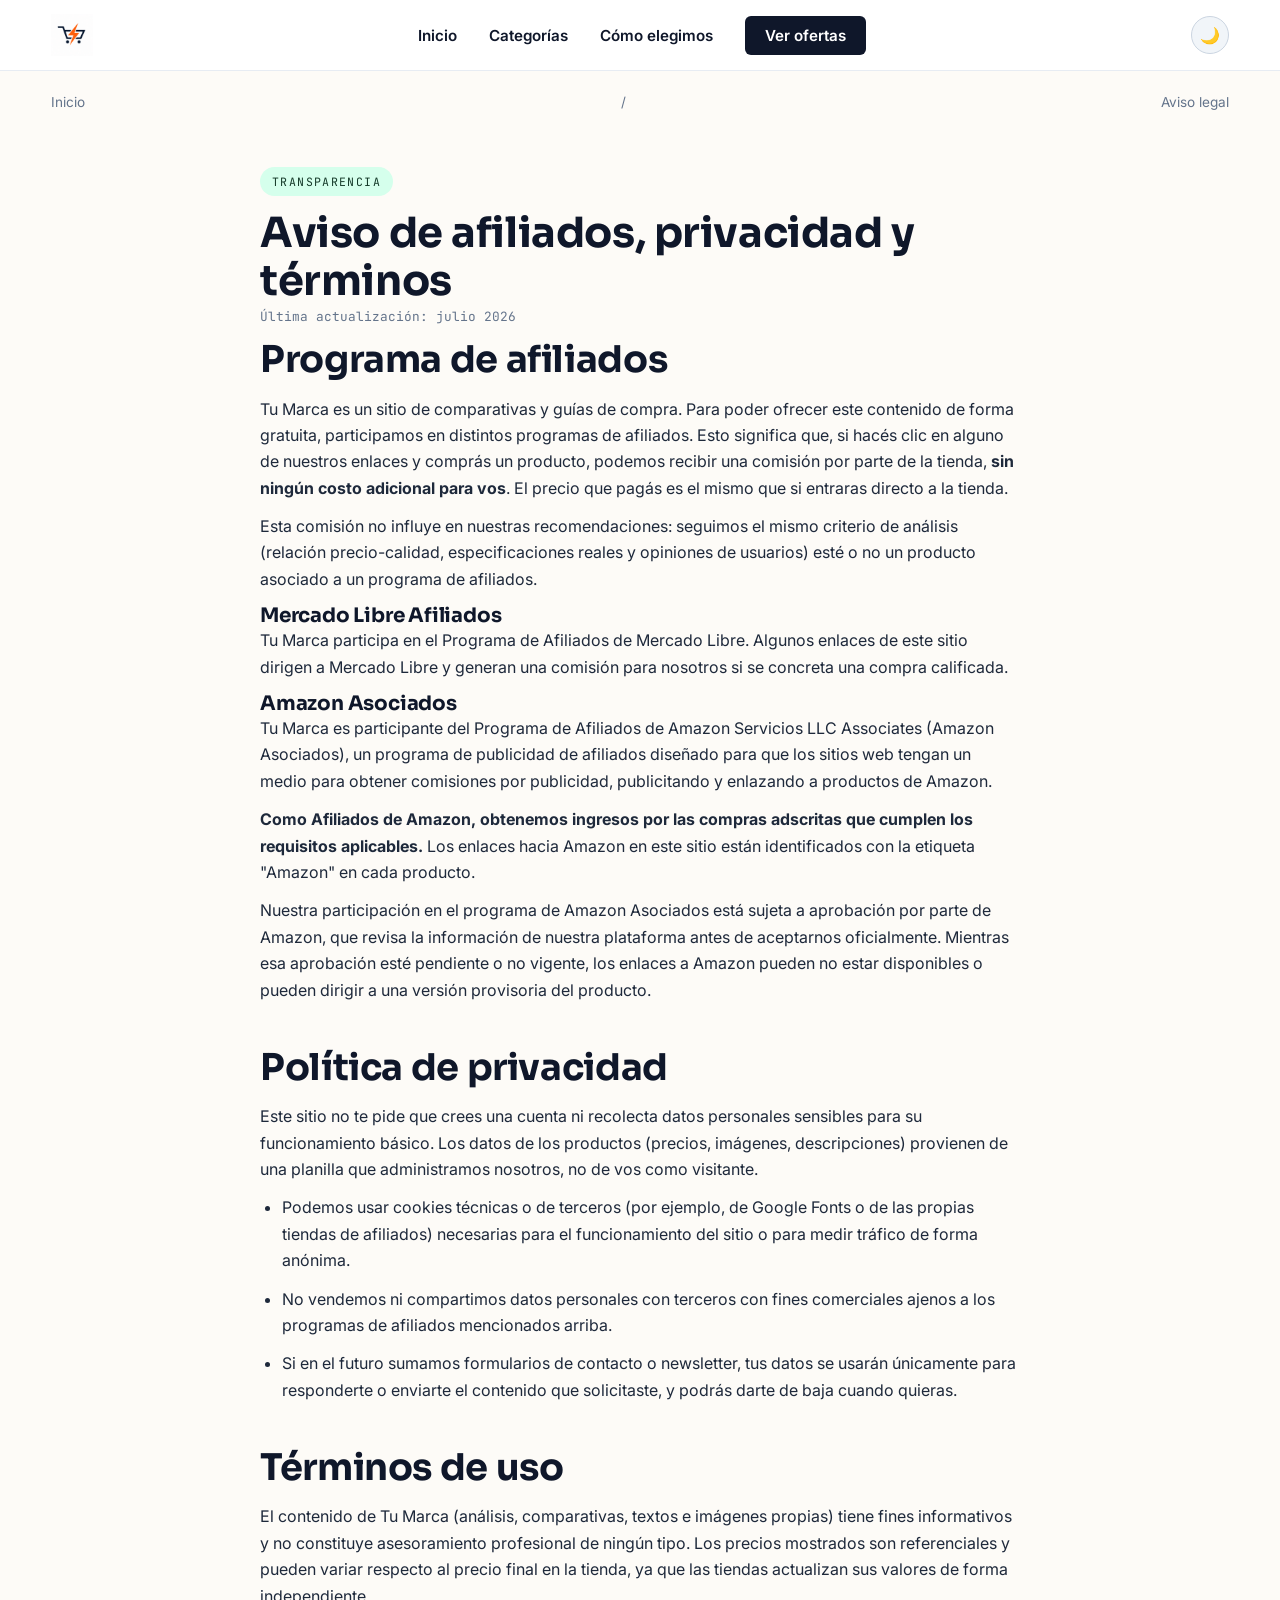
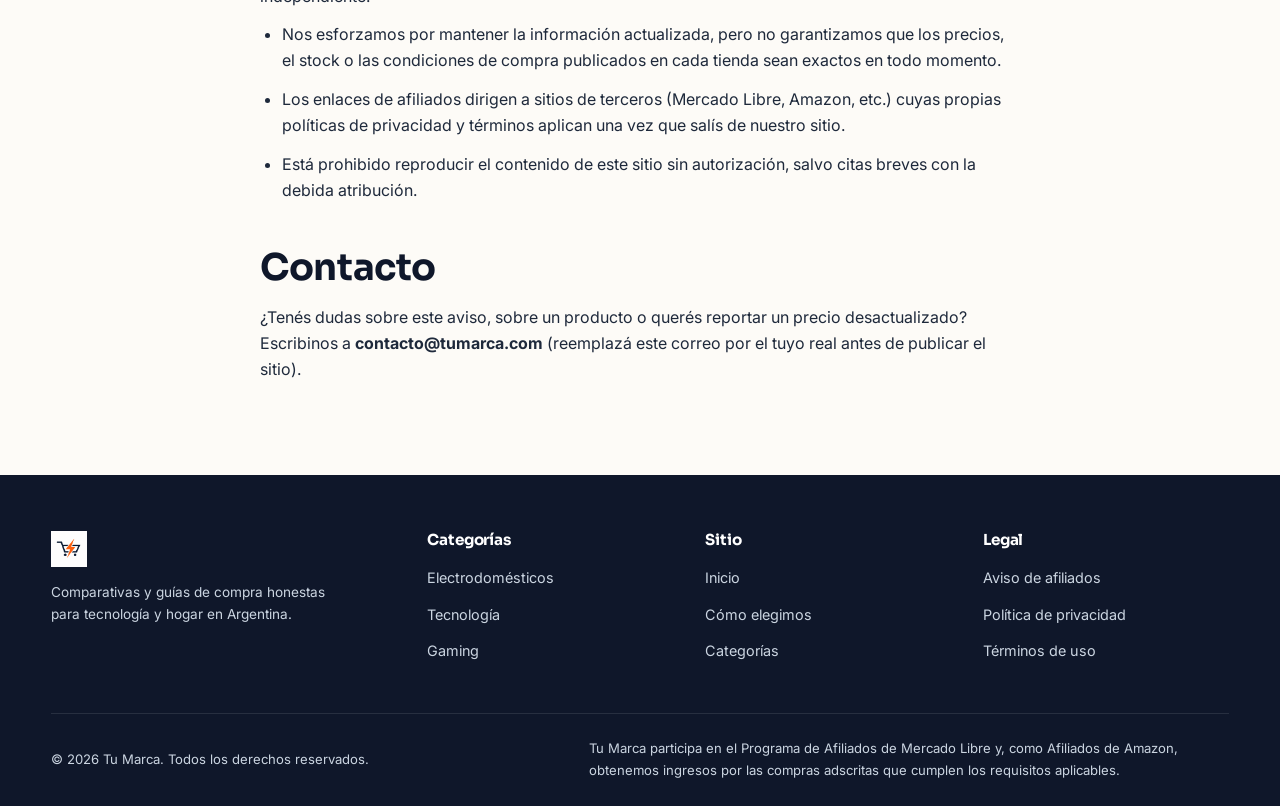
==== commit 31120c8e: "Actualización de archivos locales tras resolución de conflictos" ====
--- a/aviso-legal.html
+++ b/aviso-legal.html
@@ -6,10 +6,7 @@
 
     <title>Aviso de Afiliados, Privacidad y Términos | Tu Marca</title>
     <meta name="description" content="Información sobre los programas de afiliados de Tu Marca (Mercado Libre y Amazon), política de privacidad y términos de uso del sitio.">
-<<<<<<< HEAD
     <link rel="canonical" href="https://compra-lab.vercel.app/aviso-legal.html">
-=======
->>>>>>> b927470f233d104a89b23c4b8e0c926f01c9dc22
 
     <link rel="icon" href="img/logo.png" type="image/png">
     <link rel="stylesheet" href="css/estilos.css">
--- a/css/estilos.css
+++ b/css/estilos.css
@@ -9,7 +9,6 @@
     --navy: #0F172A;
     --navy-soft: #1E293B;
     --navy-50: rgba(15, 23, 42, 0.06);
-<<<<<<< HEAD
     /* Acento primario (antes naranja) — botones, links, rating, hovers.
        Se mantiene el nombre de variable "--orange" para no romper las ~17
        referencias que ya existen en este archivo; el valor es verde. */
@@ -21,26 +20,16 @@
        sobre el fondo navy del modo oscuro. El verde oscuro de arriba no se lee
        bien ahí (contraste insuficiente); este emerald sí. */
     --orange-bright: #34B279;
-=======
-    --orange: #F97316;
-    --orange-dark: #EA580C;
-    --orange-light: #FFEDD5;
->>>>>>> b927470f233d104a89b23c4b8e0c926f01c9dc22
     --cream: #FDFBF7;
     --slate-100: #F1F5F9;
     --slate-200: #E7ECF3;
     --slate-300: #CBD5E1;
     --text-muted: #64748B;
-<<<<<<< HEAD
     /* Acento secundario (antes verde) — solo se usa en destacado-tag.
        Mismo criterio: se mantiene el nombre "--green", el valor es terracota
        (5% más oscuro que el muestreado, para cumplir contraste WCAG AA). */
     --green: #A25334;
     --green-light: #FFE8D5;
-=======
-    --green: #16A34A;
-    --green-light: #DCFCE7;
->>>>>>> b927470f233d104a89b23c4b8e0c926f01c9dc22
     --white: #FFFFFF;
 
     /* Tipografía */
@@ -151,21 +140,13 @@
 .btn-primario {
     background: var(--orange);
     color: var(--white);
-<<<<<<< HEAD
     box-shadow: 0 6px 18px rgba(27, 74, 53, 0.35);
-=======
-    box-shadow: 0 6px 18px rgba(249, 115, 22, 0.35);
->>>>>>> b927470f233d104a89b23c4b8e0c926f01c9dc22
 }
 
 .btn-primario:hover {
     background: var(--orange-dark);
     transform: translateY(-2px);
-<<<<<<< HEAD
     box-shadow: 0 10px 24px rgba(27, 74, 53, 0.4);
-=======
-    box-shadow: 0 10px 24px rgba(249, 115, 22, 0.4);
->>>>>>> b927470f233d104a89b23c4b8e0c926f01c9dc22
 }
 
 .btn-secundario {
@@ -186,11 +167,7 @@
     border-radius: var(--radius-sm);
     font-weight: 700;
     font-size: 1.05rem;
-<<<<<<< HEAD
     box-shadow: 0 8px 20px rgba(27, 74, 53, 0.35);
-=======
-    box-shadow: 0 8px 20px rgba(249, 115, 22, 0.35);
->>>>>>> b927470f233d104a89b23c4b8e0c926f01c9dc22
     display: inline-flex;
     align-items: center;
     gap: 10px;
@@ -210,7 +187,6 @@
     outline-offset: 3px;
 }
 
-<<<<<<< HEAD
 /* El foco por teclado dentro de zonas siempre oscuras (footer, barra de
    confianza, panel del héroe) necesita el verde claro para seguir siendo
    visible — el verde oscuro se pierde contra su propio fondo navy. */
@@ -220,8 +196,6 @@
     outline-color: var(--orange-bright);
 }
 
-=======
->>>>>>> b927470f233d104a89b23c4b8e0c926f01c9dc22
 /* ---- 4. Header ---- */
 header {
     background-color: var(--white);
@@ -411,11 +385,7 @@
 }
 
 .medidor-energia.oscuro .rayo.activo path {
-<<<<<<< HEAD
     fill: var(--orange-bright);
-=======
-    fill: var(--orange);
->>>>>>> b927470f233d104a89b23c4b8e0c926f01c9dc22
 }
 
 .medidor-label {
@@ -448,11 +418,7 @@
 }
 
 .confianza-item .icono {
-<<<<<<< HEAD
     color: var(--orange-bright);
-=======
-    color: var(--orange);
->>>>>>> b927470f233d104a89b23c4b8e0c926f01c9dc22
 }
 
 /* ---- 8. Categorías / Cards ---- */
@@ -658,11 +624,7 @@
 }
 
 .footer-col a:hover {
-<<<<<<< HEAD
     color: var(--orange-bright);
-=======
-    color: var(--orange);
->>>>>>> b927470f233d104a89b23c4b8e0c926f01c9dc22
 }
 
 .footer-brand img {
@@ -741,7 +703,6 @@
     color: #7A5B00;
 }
 
-<<<<<<< HEAD
 /* ---- 13c. Skeleton de carga (placeholders mientras llega la planilla) ---- */
 .skeleton {
     background: linear-gradient(90deg, var(--slate-100) 25%, var(--slate-200) 50%, var(--slate-100) 75%);
@@ -787,8 +748,6 @@
     color: #6fe3a8;
 }
 
-=======
->>>>>>> b927470f233d104a89b23c4b8e0c926f01c9dc22
 /* ---- 14. Modo oscuro ---- */
 body.dark-mode {
     background-color: var(--navy);
@@ -829,7 +788,6 @@
     background-color: var(--navy-soft);
 }
 
-<<<<<<< HEAD
 body.dark-mode .nav-links a:hover,
 body.dark-mode .breadcrumb a:hover,
 body.dark-mode .paso .paso-num {
@@ -840,10 +798,6 @@
 body.dark-mode .btn-filtro:hover,
 body.dark-mode .catalogo-buscador:focus-within {
     border-color: var(--orange-bright);
-=======
-body.dark-mode .nav-links a:hover {
-    color: var(--orange);
->>>>>>> b927470f233d104a89b23c4b8e0c926f01c9dc22
 }
 
 body.dark-mode .tabla-specs tr,
